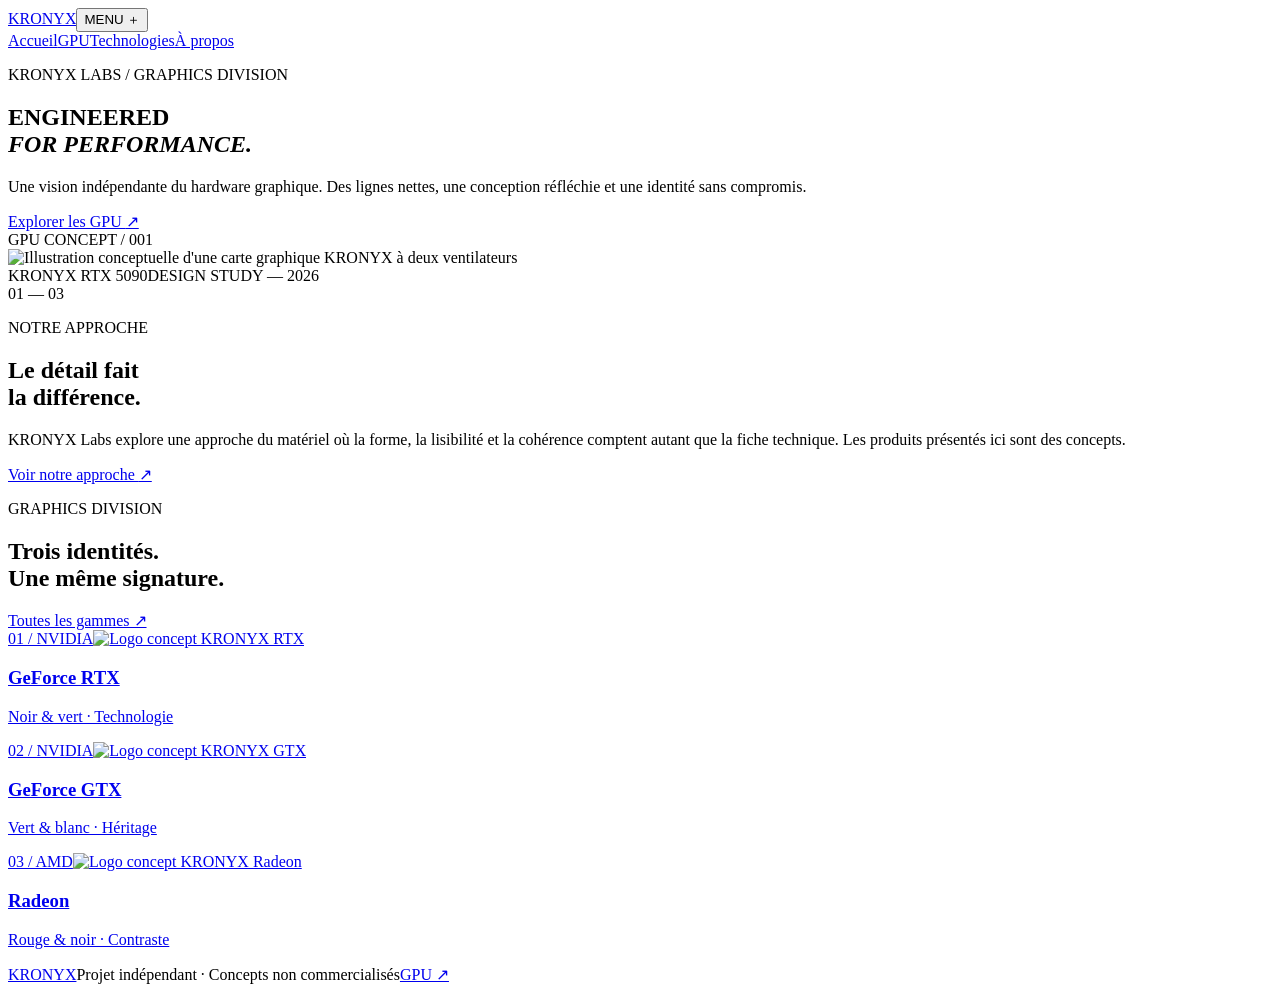
==== index.html @ d89b6820 "Add files via upload" ====
<!doctype html><html lang="fr"><head><meta charset="utf-8"><meta name="viewport" content="width=device-width,initial-scale=1"><meta name="theme-color" content="#080808"><meta name="description" content="KRONYX Labs — concepts de cartes graphiques et identité hardware indépendante."><title>KRONYX Labs — Engineered for performance</title><link rel="icon" type="image/png" href="assets/logos/kronyx-favicon.png"><link rel="stylesheet" href="assets/css/style.css"><script defer src="assets/js/main.js"></script></head><body><header class="top"><a class="wordmark" href="index.html" aria-label="KRONYX accueil">KRONYX</a><button class="menu-toggle" aria-expanded="false" aria-controls="nav">MENU <span>＋</span></button><nav id="nav"><a class="active" href="index.html">Accueil</a><a href="gpu.html">GPU</a><a href="technologies.html">Technologies</a><a href="apropos.html">À propos</a></nav></header><main><section class="hero"><div class="hero-copy"><p class="kicker">KRONYX LABS <span> / </span> GRAPHICS DIVISION</p><h1>ENGINEERED<br><em>FOR PERFORMANCE.</em></h1><p class="lede">Une vision indépendante du hardware graphique. Des lignes nettes, une conception réfléchie et une identité sans compromis.</p><a class="button" href="gpu.html">Explorer les GPU <span>↗</span></a></div><div class="hero-art"><div class="art-label">GPU CONCEPT / 001</div><img src="assets/images/kronyx-rtx-concept.svg" alt="Illustration conceptuelle d'une carte graphique KRONYX à deux ventilateurs"><div class="art-caption"><span>KRONYX RTX 5090</span><span>DESIGN STUDY — 2026</span></div></div><div class="hero-index">01 <span>—</span> 03</div></section><section class="statement"><p class="kicker">NOTRE APPROCHE</p><div><h2>Le détail fait<br>la différence.</h2><p>KRONYX Labs explore une approche du matériel où la forme, la lisibilité et la cohérence comptent autant que la fiche technique. Les produits présentés ici sont des concepts.</p><a class="text-link" href="technologies.html">Voir notre approche <span>↗</span></a></div></section><section class="family-section"><div class="section-head"><div><p class="kicker">GRAPHICS DIVISION</p><h2>Trois identités.<br>Une même signature.</h2></div><a class="text-link" href="gpu.html">Toutes les gammes ↗</a></div><div class="family-grid"><a class="family rtx-family" href="gpu.html#rtx"><span>01 / NVIDIA</span><img src="assets/logos/kronyx-rtx.png" alt="Logo concept KRONYX RTX"><h3>GeForce RTX</h3><p>Noir & vert · Technologie</p></a><a class="family gtx-family" href="gpu.html#gtx"><span>02 / NVIDIA</span><img src="assets/logos/kronyx-gtx.png" alt="Logo concept KRONYX GTX"><h3>GeForce GTX</h3><p>Vert & blanc · Héritage</p></a><a class="family radeon-family" href="gpu.html#radeon"><span>03 / AMD</span><img src="assets/logos/kronyx-radeon.png" alt="Logo concept KRONYX Radeon"><h3>Radeon</h3><p>Rouge & noir · Contraste</p></a></div></section></main><footer><a class="footer-brand" href="index.html">KRONYX</a><span>Projet indépendant · Concepts non commercialisés</span><a href="gpu.html">GPU ↗</a></footer></body></html>
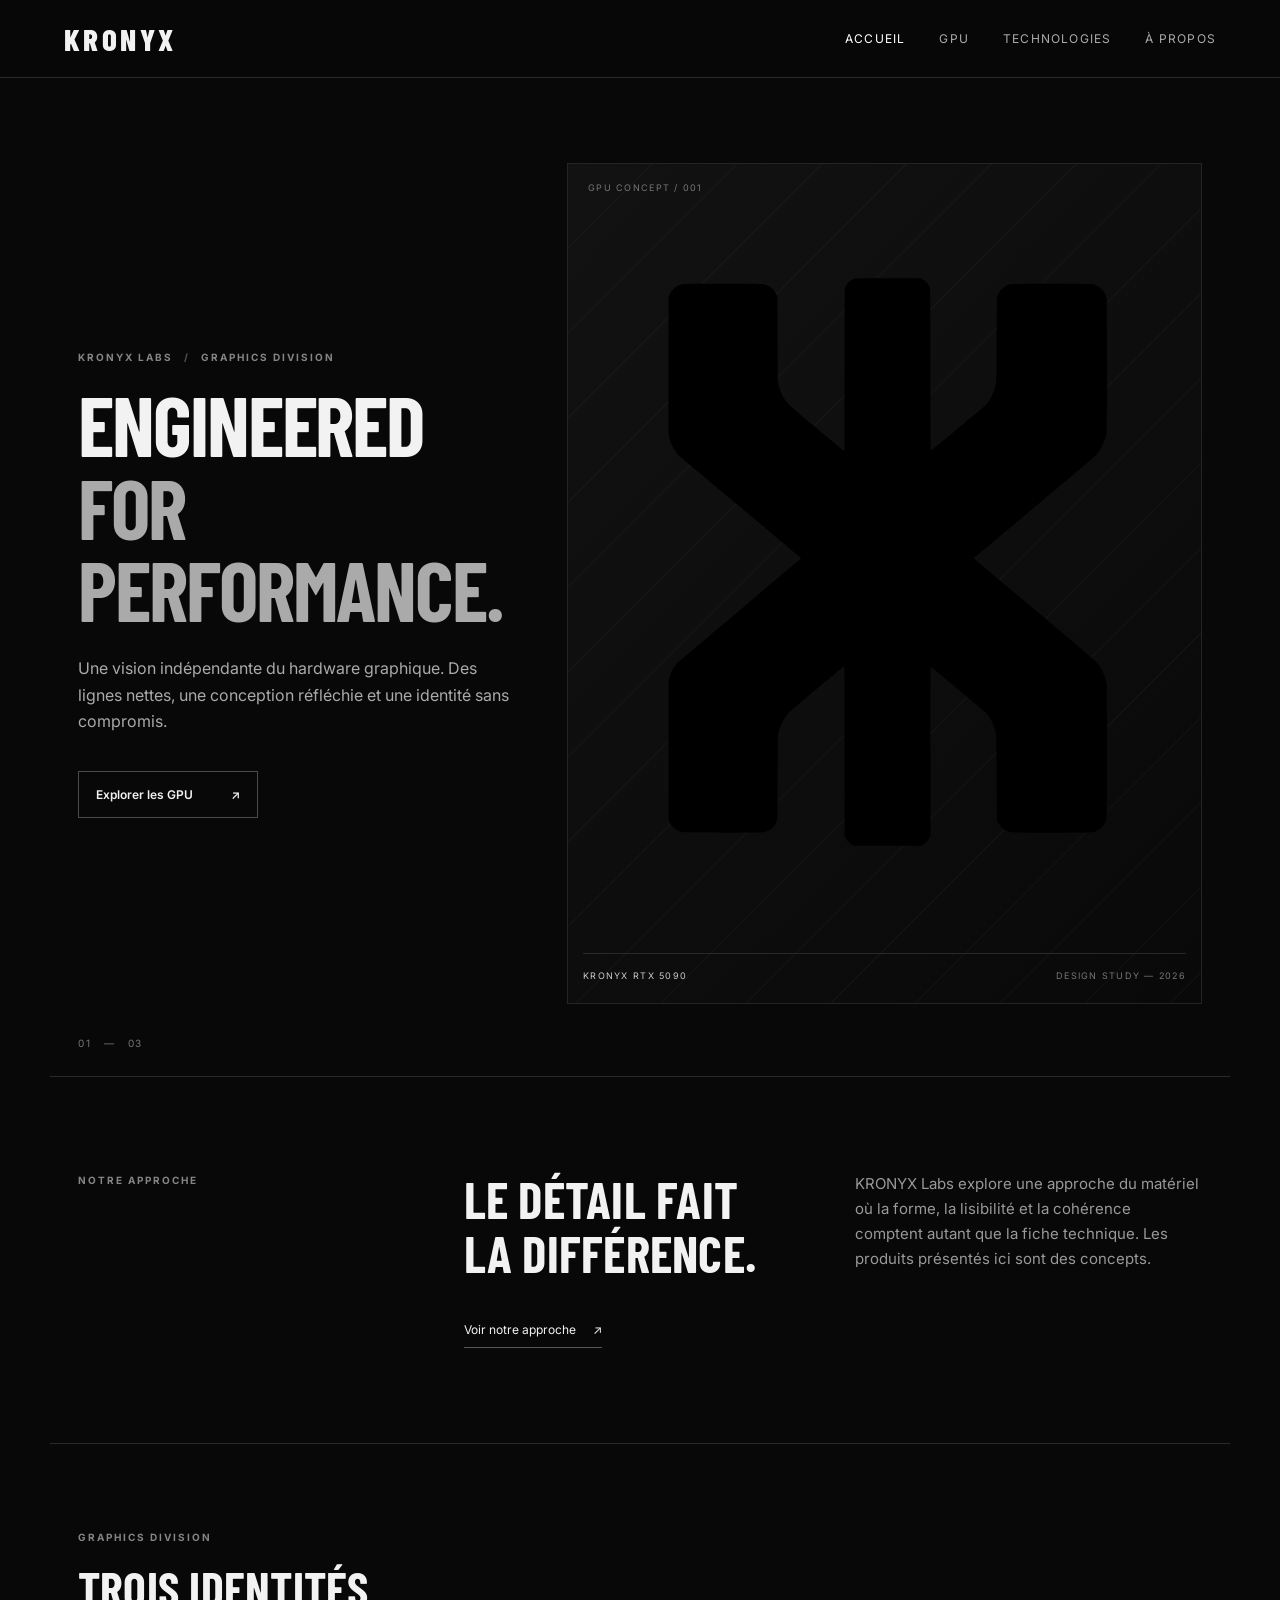
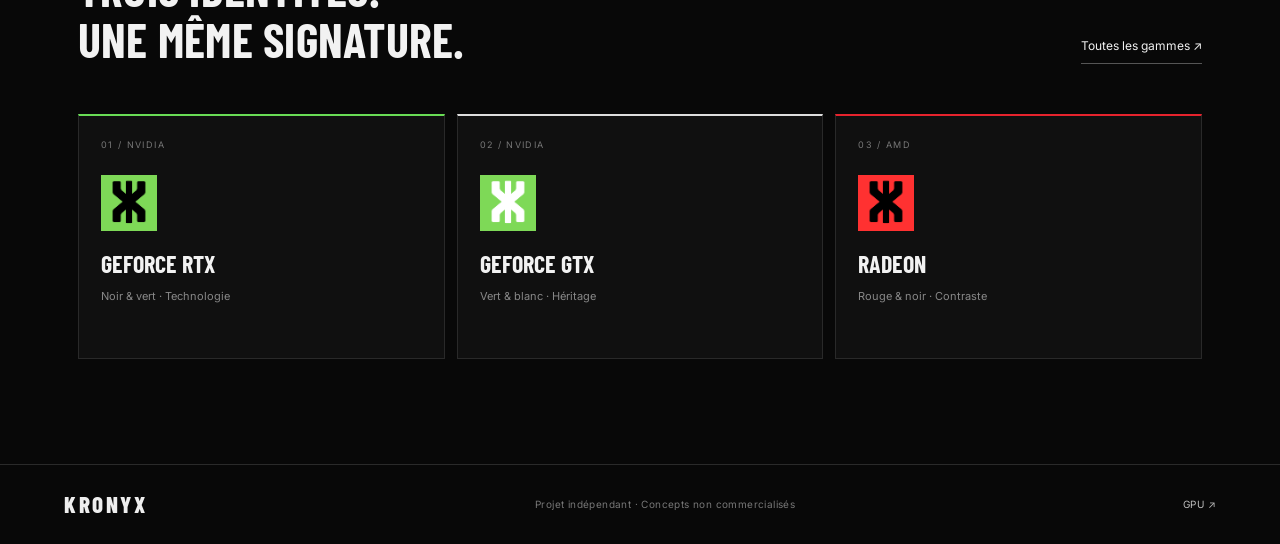
==== commit f03cb9cb: "loading" ====
--- a/index.html
+++ b/index.html
@@ -1 +1,7 @@
-<!doctype html><html lang="fr"><head><meta charset="utf-8"><meta name="viewport" content="width=device-width,initial-scale=1"><meta name="theme-color" content="#080808"><meta name="description" content="KRONYX Labs — concepts de cartes graphiques et identité hardware indépendante."><title>KRONYX Labs — Engineered for performance</title><link rel="icon" type="image/png" href="assets/logos/kronyx-favicon.png"><link rel="stylesheet" href="assets/css/style.css"><script defer src="assets/js/main.js"></script></head><body><header class="top"><a class="wordmark" href="index.html" aria-label="KRONYX accueil">KRONYX</a><button class="menu-toggle" aria-expanded="false" aria-controls="nav">MENU <span>＋</span></button><nav id="nav"><a class="active" href="index.html">Accueil</a><a href="gpu.html">GPU</a><a href="technologies.html">Technologies</a><a href="apropos.html">À propos</a></nav></header><main><section class="hero"><div class="hero-copy"><p class="kicker">KRONYX LABS <span> / </span> GRAPHICS DIVISION</p><h1>ENGINEERED<br><em>FOR PERFORMANCE.</em></h1><p class="lede">Une vision indépendante du hardware graphique. Des lignes nettes, une conception réfléchie et une identité sans compromis.</p><a class="button" href="gpu.html">Explorer les GPU <span>↗</span></a></div><div class="hero-art"><div class="art-label">GPU CONCEPT / 001</div><img src="assets/images/kronyx-rtx-concept.svg" alt="Illustration conceptuelle d'une carte graphique KRONYX à deux ventilateurs"><div class="art-caption"><span>KRONYX RTX 5090</span><span>DESIGN STUDY — 2026</span></div></div><div class="hero-index">01 <span>—</span> 03</div></section><section class="statement"><p class="kicker">NOTRE APPROCHE</p><div><h2>Le détail fait<br>la différence.</h2><p>KRONYX Labs explore une approche du matériel où la forme, la lisibilité et la cohérence comptent autant que la fiche technique. Les produits présentés ici sont des concepts.</p><a class="text-link" href="technologies.html">Voir notre approche <span>↗</span></a></div></section><section class="family-section"><div class="section-head"><div><p class="kicker">GRAPHICS DIVISION</p><h2>Trois identités.<br>Une même signature.</h2></div><a class="text-link" href="gpu.html">Toutes les gammes ↗</a></div><div class="family-grid"><a class="family rtx-family" href="gpu.html#rtx"><span>01 / NVIDIA</span><img src="assets/logos/kronyx-rtx.png" alt="Logo concept KRONYX RTX"><h3>GeForce RTX</h3><p>Noir & vert · Technologie</p></a><a class="family gtx-family" href="gpu.html#gtx"><span>02 / NVIDIA</span><img src="assets/logos/kronyx-gtx.png" alt="Logo concept KRONYX GTX"><h3>GeForce GTX</h3><p>Vert & blanc · Héritage</p></a><a class="family radeon-family" href="gpu.html#radeon"><span>03 / AMD</span><img src="assets/logos/kronyx-radeon.png" alt="Logo concept KRONYX Radeon"><h3>Radeon</h3><p>Rouge & noir · Contraste</p></a></div></section></main><footer><a class="footer-brand" href="index.html">KRONYX</a><span>Projet indépendant · Concepts non commercialisés</span><a href="gpu.html">GPU ↗</a></footer></body></html>+<!doctype html><html lang="fr"><head><meta charset="utf-8"><meta name="viewport" content="width=device-width,initial-scale=1"><meta name="theme-color" content="#080808"><meta name="description" content="KRONYX Labs — concepts de cartes graphiques et identité hardware indépendante."><title>KRONYX Labs — Engineered for performance</title><link rel="icon" type="image/png" href="assets/logos/kronyx-favicon.png"><link rel="stylesheet" href="assets/css/style.css"><script defer src="assets/js/main.js"></script></head><body><header class="top"><a class="wordmark" href="index.html" aria-label="KRONYX accueil">KRONYX</a><button class="menu-toggle" aria-expanded="false" aria-controls="nav">MENU <span>＋</span></button><nav id="nav"><a class="active" href="index.html">Accueil</a><a href="gpu.html">GPU</a><a href="technologies.html">Technologies</a><a href="apropos.html">À propos</a></nav></header><main><section class="hero"><div class="hero-copy"><p class="kicker">KRONYX LABS <span> / </span> GRAPHICS DIVISION</p><h1>ENGINEERED<br><em>FOR PERFORMANCE.</em></h1><p class="lede">Une vision indépendante du hardware graphique. Des lignes nettes, une conception réfléchie et une identité sans compromis.</p><a class="button" href="gpu.html">Explorer les GPU <span>↗</span></a></div><div class="hero-art"><div class="art-label">GPU CONCEPT / 001</div><img src="assets/images/kronyx-rtx-concept.svg" alt="Illustration conceptuelle d'une carte graphique KRONYX à deux ventilateurs"><div class="art-caption"><span>KRONYX RTX 5090</span><span>DESIGN STUDY — 2026</span></div></div><div class="hero-index">01 <span>—</span> 03</div></section><section class="statement"><p class="kicker">NOTRE APPROCHE</p><div><h2>Le détail fait<br>la différence.</h2><p>KRONYX Labs explore une approche du matériel où la forme, la lisibilité et la cohérence comptent autant que la fiche technique. Les produits présentés ici sont des concepts.</p><a class="text-link" href="technologies.html">Voir notre approche <span>↗</span></a></div></section><section class="family-section"><div class="section-head"><div><p class="kicker">GRAPHICS DIVISION</p><h2>Trois identités.<br>Une même signature.</h2></div><a class="text-link" href="gpu.html">Toutes les gammes ↗</a></div><div class="family-grid"><a class="family rtx-family" href="gpu.html#rtx"><span>01 / NVIDIA</span><img src="assets/logos/kronyx-rtx.png" alt="Logo concept KRONYX RTX"><h3>GeForce RTX</h3><p>Noir & vert · Technologie</p></a><a class="family gtx-family" href="gpu.html#gtx"><span>02 / NVIDIA</span><img src="assets/logos/kronyx-gtx.png" alt="Logo concept KRONYX GTX"><h3>GeForce GTX</h3><p>Vert & blanc · Héritage</p></a><a class="family radeon-family" href="gpu.html#radeon"><span>03 / AMD</span><img src="assets/logos/kronyx-radeon.png" alt="Logo concept KRONYX Radeon"><h3>Radeon</h3><p>Rouge & noir · Contraste</p></a></div></section></main><footer><a class="footer-brand" href="index.html">KRONYX</a><span>Projet indépendant · Concepts non commercialisés</span><a href="gpu.html">GPU ↗</a></footer></body>
+<div id="kronyx-loader">
+  <div class="loader-ring">
+    <img src="assets/logos/favicon.png" alt="KRONYX" class="loader-logo">
+  </div>
+</div>
+</html>
--- a/assets/css/style.css
+++ b/assets/css/style.css
@@ -0,0 +1,71 @@
+@import url('https://fonts.googleapis.com/css2?family=Barlow+Condensed:wght@500;600;700;800&family=Inter:wght@400;500;600;700&display=swap');
+:root{--bg:#080808;--panel:#111;--panel2:#151515;--line:#2a2a2a;--text:#f2f2f2;--muted:#999;--green:#69dc55;--red:#e6232d;--content:1180px}*{box-sizing:border-box}html{scroll-behavior:smooth;scroll-padding-top:90px}body{margin:0;background:var(--bg);color:var(--text);font-family:Inter,Arial,sans-serif;font-size:15px;line-height:1.65}a{color:inherit}.top{height:78px;padding:0 max(5vw,22px);display:flex;align-items:center;justify-content:space-between;border-bottom:1px solid var(--line);position:sticky;top:0;background:rgba(8,8,8,.96);z-index:10;backdrop-filter:blur(12px)}.wordmark,.footer-brand{font-family:'Barlow Condensed',Impact,sans-serif;font-weight:800;letter-spacing:.11em;font-size:31px;text-decoration:none;line-height:1}.top nav{display:flex;gap:34px}.top nav a{font-size:12px;text-transform:uppercase;letter-spacing:.1em;text-decoration:none;color:#aaa;transition:color .2s}.top nav a:hover,.top nav a.active{color:#fff}.menu-toggle{display:none;background:none;border:1px solid #333;color:white;padding:10px 13px;font:inherit;font-size:11px;letter-spacing:1px}.menu-toggle span{margin-left:10px}.hero,main>.page-intro,main>.statement,main>.family-section,main>.tech-list,main>.logo-guide{max-width:var(--content);margin:auto}.hero{padding:85px 28px 72px;min-height:640px;position:relative;display:grid;grid-template-columns:.85fr 1.15fr;gap:20px;align-items:center;border-bottom:1px solid var(--line)}.hero-copy{position:relative;z-index:1}.kicker{font-size:10px;font-weight:700;letter-spacing:.2em;color:#858585;text-transform:uppercase;margin:0 0 18px}.kicker span{color:#555;margin:0 7px}h1,h2,h3,p{margin-top:0}h1,h2,h3{font-family:'Barlow Condensed',Impact,sans-serif;text-transform:uppercase;font-weight:700}h1{font-size:clamp(48px,6.5vw,86px);line-height:.99;letter-spacing:-.025em;margin:0 0 25px}h1 em{font-style:normal;color:#aaa}h2{font-size:clamp(32px,4vw,48px);line-height:1.05;letter-spacing:.005em;margin-bottom:20px}.lede{font-size:16px;color:#aaa;max-width:440px}.button{margin-top:20px;display:inline-flex;align-items:center;gap:38px;padding:13px 17px;border:1px solid #4b4b4b;text-decoration:none;font-size:12px;font-weight:600;transition:background .2s,color .2s}.button:hover{background:#eee;color:#080808}.hero-art{position:relative;min-width:0;background:linear-gradient(135deg,#121212,#090909);border:1px solid #242424;padding:35px 15px 20px;overflow:hidden}.hero-art:before{content:'';position:absolute;inset:0;background:repeating-linear-gradient(135deg,transparent 0 58px,rgba(255,255,255,.025) 59px 60px);pointer-events:none}.hero-art img{position:relative;width:125%;max-width:none;margin-left:-12%;display:block}.art-label,.art-caption,.image-index,.image-foot{font-size:9px;letter-spacing:.14em;color:#777}.art-label{position:absolute;top:17px;left:20px;z-index:1}.art-caption{display:flex;justify-content:space-between;gap:12px;border-top:1px solid #292929;padding-top:15px;position:relative}.art-caption span:first-child{color:#ccc}.hero-index{position:absolute;bottom:25px;left:28px;font-size:10px;letter-spacing:.15em;color:#777}.hero-index span{margin:0 8px}.statement{padding:95px 28px;display:grid;grid-template-columns:.65fr 1.35fr;gap:30px;border-bottom:1px solid var(--line)}.statement>div{display:grid;grid-template-columns:1fr 1fr;gap:20px 45px}.statement h2{font-size:clamp(35px,4vw,53px)}.statement p:not(.kicker){color:var(--muted);max-width:450px}.text-link{align-self:end;justify-self:start;font-size:12px;text-decoration:none;border-bottom:1px solid #555;padding-bottom:7px}.text-link span{margin-left:14px}.family-section{padding:85px 28px 105px}.section-head{display:flex;justify-content:space-between;align-items:end;margin-bottom:30px}.section-head .text-link{margin-bottom:20px}.family-grid{display:grid;grid-template-columns:repeat(3,1fr);gap:12px}.family{min-height:245px;padding:22px;background:#101010;border:1px solid #292929;text-decoration:none;transition:transform .2s,border-color .2s;display:flex;flex-direction:column;align-items:flex-start}.family:hover{transform:translateY(-3px);border-color:#666}.family>span{font-size:9px;letter-spacing:.15em;color:#777}.family img{width:56px;height:56px;object-fit:cover;margin:22px 0 13px}.family h3{font-size:24px;margin:0 0 4px}.family p{font-size:11px;color:#888;margin:0}.rtx-family{border-top:2px solid var(--green)}.gtx-family{border-top:2px solid #ddd}.radeon-family{border-top:2px solid var(--red)}footer{border-top:1px solid var(--line);padding:28px max(5vw,22px);display:flex;align-items:center;justify-content:space-between;gap:20px;color:#777;font-size:10px;letter-spacing:.04em}footer a:last-child{text-decoration:none;color:#bbb}.footer-brand{font-size:23px;color:#eee}.page-intro{padding:78px 28px 48px}.page-intro h1{font-size:clamp(46px,6vw,76px)}.page-intro>p:last-child{max-width:520px;color:#999}.gpu-title-line{display:flex;align-items:center;gap:28px}.gpu-title-line>img{width:88px;height:88px;object-fit:cover}.gpu-title-line h1{margin-bottom:13px}.gpu-title-line p{color:#999;margin:0}.product-row{max-width:var(--content);margin:auto;padding:50px 28px 85px;display:grid;grid-template-columns:1.15fr .85fr;gap:55px;align-items:center;border-top:1px solid var(--line)}.product-row.reverse{grid-template-columns:.85fr 1.15fr}.reverse .product-image{order:2}.product-image{min-width:0;position:relative;background:#111;border:1px solid #252525;padding:35px 10px 15px;overflow:hidden}.product-image img{display:block;width:120%;max-width:none;margin-left:-10%}.image-index{position:absolute;top:13px;left:15px}.image-foot{display:block;border-top:1px solid #292929;padding:12px 7px 0;font-size:8px}.product-copy .range-logo{width:54px;height:54px;object-fit:cover;margin-bottom:25px}.product-copy h2{font-size:clamp(36px,4vw,52px);margin-bottom:15px}.product-copy>p:not(.kicker):not(.disclaimer){color:#aaa;font-size:14px}.spec-list{list-style:none;padding:0;margin:28px 0;border-top:1px solid #292929}.spec-list li{display:flex;justify-content:space-between;gap:12px;padding:12px 0;border-bottom:1px solid #292929;font-size:11px}.spec-list li span{color:#777}.spec-list li b{font-weight:500;color:#ddd;text-align:right}.disclaimer{font-size:10px;color:#666;line-height:1.6;margin-top:25px}.rtx-row{border-top:0}.rtx-row .range-logo{outline:1px solid #69dc55}.gtx-row .range-logo{outline:1px solid #69dc55}.radeon-row .range-logo{outline:1px solid #e6232d}.logo-guide{padding:65px 28px 100px;border-top:1px solid var(--line);display:grid;grid-template-columns:.75fr 1.25fr;gap:65px}.guide-heading h2{font-size:clamp(34px,4vw,48px)}.guide-heading>p:last-child{font-size:13px;color:#888;max-width:300px}.logo-guide-grid article{display:grid;grid-template-columns:64px 1fr;align-items:center;gap:20px;padding:15px 0;border-bottom:1px solid #252525}.logo-guide-grid article:first-child{padding-top:0}.logo-guide-grid img{width:58px;height:58px;object-fit:cover}.logo-guide-grid h3{font-size:19px;margin:0 0 3px}.logo-guide-grid p{font-size:11px;color:#888;margin:0;max-width:430px}.tech-list{padding:10px 28px 60px}.tech-list article{display:grid;grid-template-columns:100px 1fr;gap:20px;padding:30px 0;border-top:1px solid #292929}.tech-list article>span{font-family:'Barlow Condensed',Impact,sans-serif;font-size:24px;color:#555}.tech-list h2{font-size:28px;margin-bottom:7px}.tech-list p{max-width:640px;color:#999;margin-bottom:0}.about-statement{border-top:1px solid var(--line)}main>.disclaimer{max-width:var(--content);padding:0 28px 70px;margin:auto}
+@media(max-width:800px){.hero{grid-template-columns:1fr;padding-top:65px;gap:35px}.hero-art{max-width:650px;width:100%;justify-self:center}.hero-index{bottom:15px}.statement{grid-template-columns:1fr;gap:15px;padding:65px 28px}.statement>div{grid-template-columns:1fr 1fr;gap:15px 25px}.family-grid{grid-template-columns:1fr}.family{min-height:0;display:grid;grid-template-columns:70px 1fr;column-gap:15px;align-items:center}.family>span{grid-column:1/-1}.family img{grid-row:2/4;width:58px;height:58px;margin:14px 0}.family h3{align-self:end}.family p{align-self:start}.product-row,.product-row.reverse{grid-template-columns:1fr;gap:30px;padding:38px 22px 60px}.reverse .product-image{order:0}.product-image{max-width:650px;width:100%;margin:auto}.product-copy{max-width:650px}.logo-guide{grid-template-columns:1fr;gap:28px}.gpu-title-line{align-items:flex-start}.gpu-title-line>img{width:65px;height:65px}.page-intro{padding-top:60px}.tech-list article{grid-template-columns:55px 1fr}}
+@media(max-width:560px){.top{height:66px;padding:0 20px}.wordmark{font-size:28px}.menu-toggle{display:block}.top nav{display:none;position:absolute;top:65px;left:0;right:0;background:#0b0b0b;border-bottom:1px solid #333;padding:12px 20px 20px;flex-direction:column;gap:0}.top nav.open{display:flex}.top nav a{padding:13px 0;border-bottom:1px solid #202020}.hero{padding:60px 20px 60px;min-height:0}.hero h1{font-size:clamp(43px,12vw,65px);letter-spacing:-.02em}.lede{font-size:14px}.hero-art{padding:32px 8px 13px}.hero-art img{width:135%;margin-left:-17%}.art-caption{font-size:7px}.hero-index{left:20px;bottom:15px}.statement,.family-section{padding:60px 20px}.statement>div{grid-template-columns:1fr;gap:10px}.statement h2{margin-bottom:0}.section-head{align-items:flex-start;flex-direction:column;gap:0}.section-head .text-link{margin-top:5px}.family{padding:18px}.page-intro{padding:55px 20px 35px}.page-intro h1{font-size:clamp(43px,12vw,62px)}.gpu-title-line{gap:16px}.gpu-title-line>img{width:50px;height:50px}.gpu-title-line h1{font-size:clamp(37px,10vw,53px)}.gpu-title-line p{font-size:12px}.product-row,.product-row.reverse{padding:32px 20px 50px}.product-image{padding:30px 5px 12px}.product-image img{width:130%;margin-left:-15%}.product-copy h2{font-size:39px}.logo-guide{padding:55px 20px 65px}.logo-guide-grid article{grid-template-columns:52px 1fr;gap:14px}.logo-guide-grid img{width:48px;height:48px}.tech-list{padding:0 20px 40px}.tech-list article{grid-template-columns:36px 1fr;gap:12px;padding:23px 0}.tech-list h2{font-size:25px}footer{padding:24px 20px;align-items:flex-start;flex-direction:column;gap:12px}.about-statement{padding-top:55px}}
+@media(prefers-reduced-motion:reduce){*,*::before,*::after{scroll-behavior:auto!important;transition:none!important;animation:none!important}}
+
+/* KRONYX — Écran de chargement */
+#kronyx-loader {
+    position: fixed;
+    inset: 0;
+    z-index: 999999;
+    display: flex;
+    align-items: center;
+    justify-content: center;
+    background: #000;
+    opacity: 1;
+    visibility: visible;
+    transition: opacity .35s ease, visibility .35s ease;
+}
+
+#kronyx-loader.hidden {
+    opacity: 0;
+    visibility: hidden;
+    pointer-events: none;
+}
+
+.loader-ring {
+    position: relative;
+    width: 150px;
+    height: 150px;
+    display: flex;
+    align-items: center;
+    justify-content: center;
+}
+
+.loader-logo {
+    width: 76px;
+    height: 76px;
+    object-fit: contain;
+    z-index: 2;
+}
+
+/* Demi-cercle blanc et vert */
+.loader-ring::before {
+    content: "";
+    position: absolute;
+    inset: 0;
+    border-radius: 50%;
+    border: 3px solid transparent;
+    border-top-color: #8bdc72;
+    border-right-color: #8bdc72;
+    border-bottom-color: #fff;
+    border-left-color: #fff;
+    animation: kronyx-spin 1.2s linear infinite;
+    filter: drop-shadow(0 0 5px #8bdc7260);
+}
+
+@keyframes kronyx-spin {
+    from {
+        transform: rotate(0deg);
+    }
+    to {
+        transform: rotate(360deg);
+    }
+}
+
+@media (prefers-reduced-motion: reduce) {
+    .loader-ring::before {
+        animation-duration: 4s;
+    }
+}
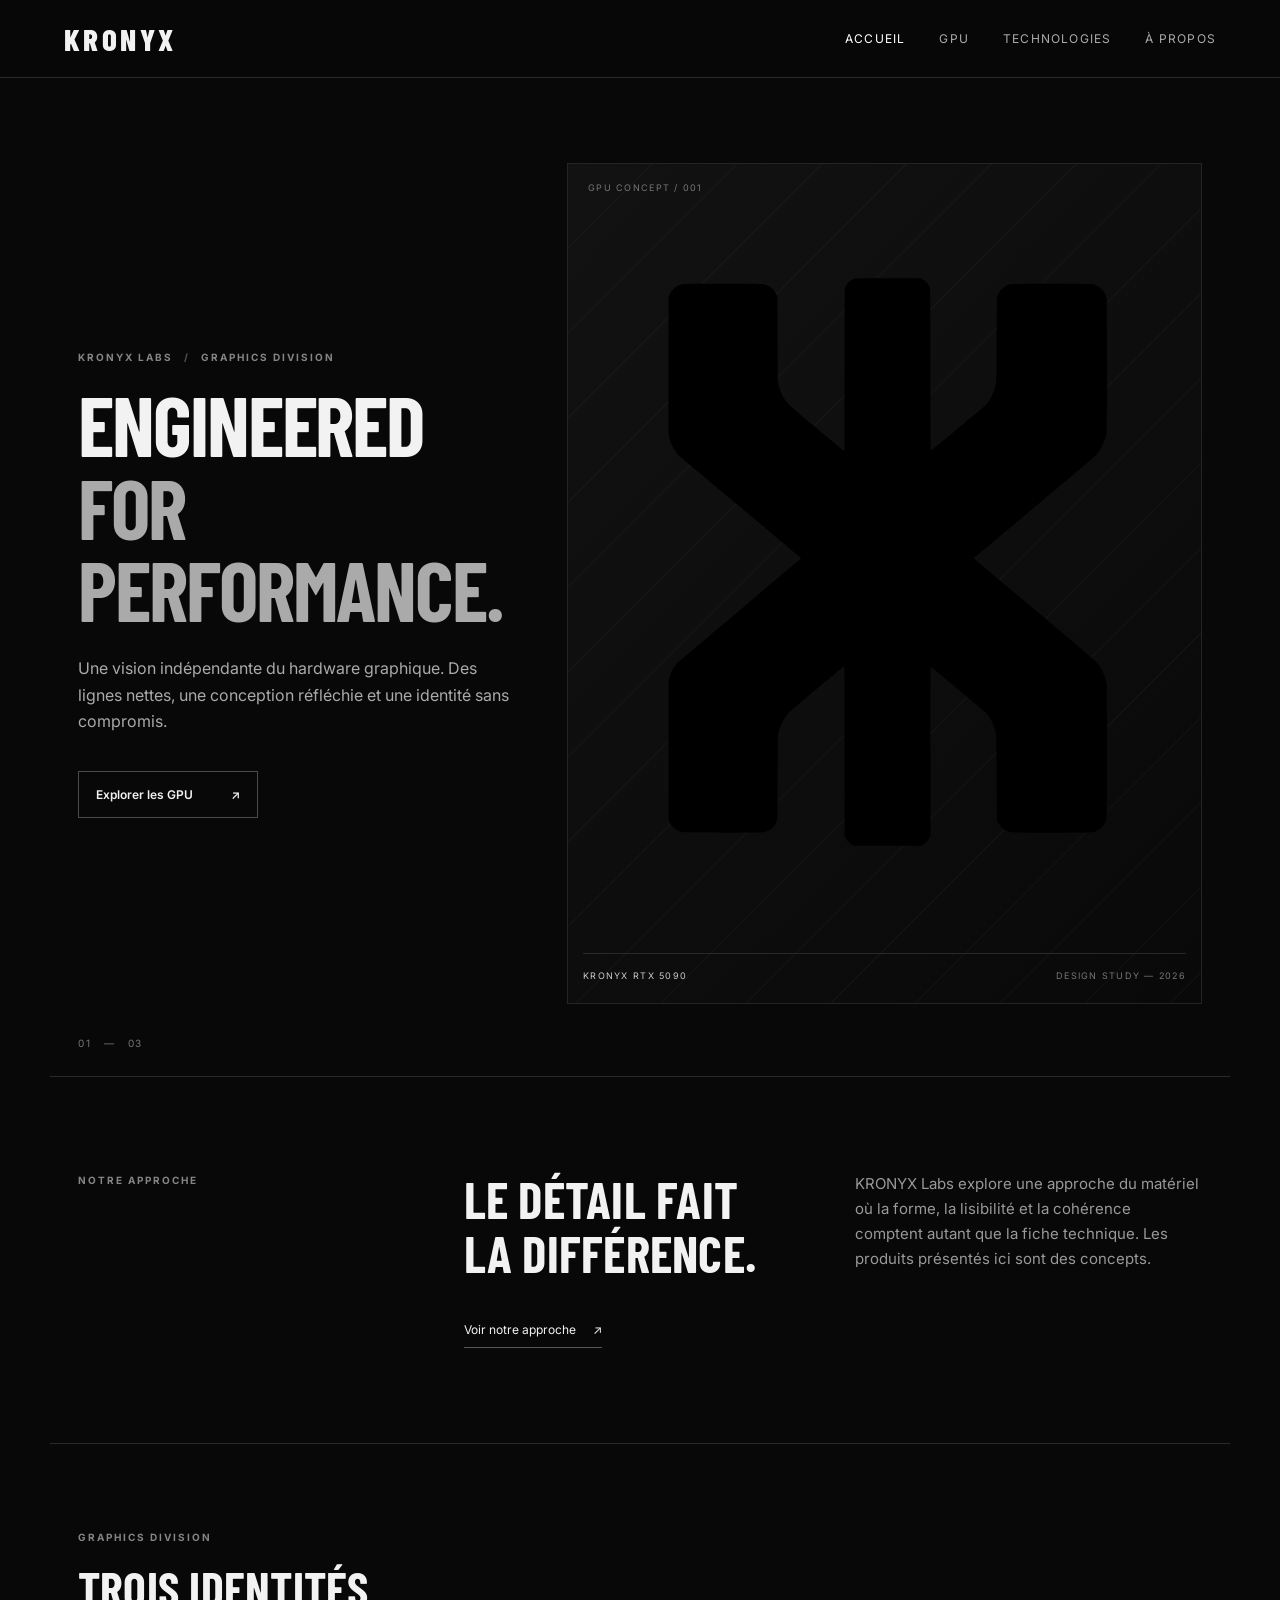
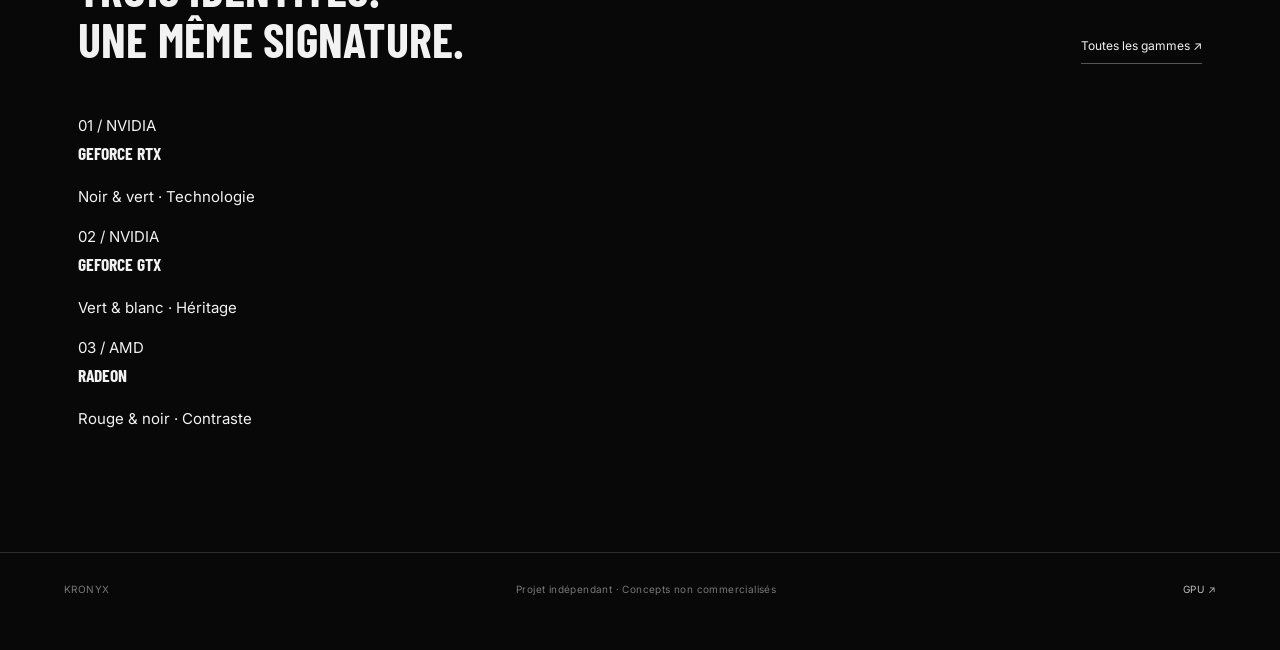
==== commit 186dbbcf: "Edited description and title of site" ====
--- a/index.html
+++ b/index.html
@@ -1,7 +1,7 @@
-<!doctype html><html lang="fr"><head><meta charset="utf-8"><meta name="viewport" content="width=device-width,initial-scale=1"><meta name="theme-color" content="#080808"><meta name="description" content="KRONYX Labs — concepts de cartes graphiques et identité hardware indépendante."><title>KRONYX Labs — Engineered for performance</title><link rel="icon" type="image/png" href="assets/logos/kronyx-favicon.png"><link rel="stylesheet" href="assets/css/style.css"><script defer src="assets/js/main.js"></script></head><body><header class="top"><a class="wordmark" href="index.html" aria-label="KRONYX accueil">KRONYX</a><button class="menu-toggle" aria-expanded="false" aria-controls="nav">MENU <span>＋</span></button><nav id="nav"><a class="active" href="index.html">Accueil</a><a href="gpu.html">GPU</a><a href="technologies.html">Technologies</a><a href="apropos.html">À propos</a></nav></header><main><section class="hero"><div class="hero-copy"><p class="kicker">KRONYX LABS <span> / </span> GRAPHICS DIVISION</p><h1>ENGINEERED<br><em>FOR PERFORMANCE.</em></h1><p class="lede">Une vision indépendante du hardware graphique. Des lignes nettes, une conception réfléchie et une identité sans compromis.</p><a class="button" href="gpu.html">Explorer les GPU <span>↗</span></a></div><div class="hero-art"><div class="art-label">GPU CONCEPT / 001</div><img src="assets/images/kronyx-rtx-concept.svg" alt="Illustration conceptuelle d'une carte graphique KRONYX à deux ventilateurs"><div class="art-caption"><span>KRONYX RTX 5090</span><span>DESIGN STUDY — 2026</span></div></div><div class="hero-index">01 <span>—</span> 03</div></section><section class="statement"><p class="kicker">NOTRE APPROCHE</p><div><h2>Le détail fait<br>la différence.</h2><p>KRONYX Labs explore une approche du matériel où la forme, la lisibilité et la cohérence comptent autant que la fiche technique. Les produits présentés ici sont des concepts.</p><a class="text-link" href="technologies.html">Voir notre approche <span>↗</span></a></div></section><section class="family-section"><div class="section-head"><div><p class="kicker">GRAPHICS DIVISION</p><h2>Trois identités.<br>Une même signature.</h2></div><a class="text-link" href="gpu.html">Toutes les gammes ↗</a></div><div class="family-grid"><a class="family rtx-family" href="gpu.html#rtx"><span>01 / NVIDIA</span><img src="assets/logos/kronyx-rtx.png" alt="Logo concept KRONYX RTX"><h3>GeForce RTX</h3><p>Noir & vert · Technologie</p></a><a class="family gtx-family" href="gpu.html#gtx"><span>02 / NVIDIA</span><img src="assets/logos/kronyx-gtx.png" alt="Logo concept KRONYX GTX"><h3>GeForce GTX</h3><p>Vert & blanc · Héritage</p></a><a class="family radeon-family" href="gpu.html#radeon"><span>03 / AMD</span><img src="assets/logos/kronyx-radeon.png" alt="Logo concept KRONYX Radeon"><h3>Radeon</h3><p>Rouge & noir · Contraste</p></a></div></section></main><footer><a class="footer-brand" href="index.html">KRONYX</a><span>Projet indépendant · Concepts non commercialisés</span><a href="gpu.html">GPU ↗</a></footer></body>
-<div id="kronyx-loader">
-  <div class="loader-ring">
-    <img src="assets/logos/favicon.png" alt="KRONYX" class="loader-logo">
+<!doctype html><html lang="fr"><head><meta charset="utf-8"><meta name="viewport" content="width=device-width,initial-scale=1"><meta name="theme-color" content="#080808"><meta name="description" content="Petits prix, grosses perfs, grande qualité. Alors clique ici si tu veux en savoir plus sur les composants KRONYX, fabriqués main avec coeur."><title>KRONYX Labs — petits prix, grosses perfs</title><link rel="icon" type="image/png" href="assets/logos/kronyx-favicon.png"><link rel="stylesheet" href="assets/css/style.css"><script defer src="assets/js/main.js"></script></head><body><header class="top"><a class="wordmark" href="index.html" aria-label="KRONYX accueil">KRONYX</a><button class="menu-toggle" aria-expanded="false" aria-controls="nav">MENU <span>＋</span></button><nav id="nav"><a class="active" href="index.html">Accueil</a><a href="gpu.html">GPU</a><a href="technologies.html">Technologies</a><a href="apropos.html">À propos</a></nav></header><main><section class="hero"><div class="hero-copy"><p class="kicker">KRONYX LABS <span> / </span> GRAPHICS DIVISION</p><h1>ENGINEERED<br><em>FOR PERFORMANCE.</em></h1><p class="lede">Une vision indépendante du hardware graphique. Des lignes nettes, une conception réfléchie et une identité sans compromis.</p><a class="button" href="gpu.html">Explorer les GPU <span>↗</span></a></div><div class="hero-art"><div class="art-label">GPU CONCEPT / 001</div><img src="assets/images/kronyx-rtx-concept.svg" alt="Illustration conceptuelle d'une carte graphique KRONYX à deux ventilateurs"><div class="art-caption"><span>KRONYX RTX 5090</span><span>DESIGN STUDY — 2026</span></div></div><div class="hero-index">01 <span>—</span> 03</div></section><section class="statement"><p class="kicker">NOTRE APPROCHE</p><div><h2>Le détail fait<br>la différence.</h2><p>KRONYX Labs explore une approche du matériel où la forme, la lisibilité et la cohérence comptent autant que la fiche technique. Les produits présentés ici sont des concepts.</p><a class="text-link" href="technologies.html">Voir notre approche <span>↗</span></a></div></section><section class="family-section"><div class="section-head"><div><p class="kicker">GRAPHICS DIVISION</p><h2>Trois identités.<br>Une même signature.</h2></div><a class="text-link" href="gpu.html">Toutes les gammes ↗</a></div><div class("family-grid")}><a class("family rtx-family") href("gpu.html#rtx")><span>01 / NVIDIA</span><img src("assets/logos/kronyx-rtx.png") alt("Logo concept KRONYX RTX")><h3>GeForce RTX</h3><p>Noir & vert · Technologie</p></a><a class("family gtx-family") href("gpu.html#gtx")><span>02 / NVIDIA</span><img src("assets/logos/kronyx-gtx.png") alt("Logo concept KRONYX GTX")><h3>GeForce GTX</h3><p>Vert & blanc · Héritage</p></a><a class("family radeon-family") href("gpu.html#radeon")><span>03 / AMD</span><img src("assets/logos/kronyx-radeon.png") alt("Logo concept KRONYX Radeon")><h3>Radeon</h3><p>Rouge & noir · Contraste</p></a></div></section></main><footer><a class("footer-brand") href("index.html")>KRONYX</a><span>Projet indépendant · Concepts non commercialisés</span><a href("gpu.html")>GPU ↗</a></footer></body>
+<div id("kronyx-loader")>
+  <div class("loader-ring")>
+    <img src("assets/logos/favicon.png") alt("KRONYX") class("loader-logo")>
   </div>
 </div>
 </html>
--- a/assets/css/style.css
+++ b/assets/css/style.css
@@ -69,3 +69,34 @@
         animation-duration: 4s;
     }
 }
+
+/* Messages de chargement sur la page 404 */
+#kronyx-loader {
+    flex-direction: column;
+    padding: 24px;
+}
+
+#loader-message {
+    margin: 28px 16px 0;
+    color: #ccc;
+    font-size: 14px;
+    text-align: center;
+}
+
+#loader-cancel-message {
+    margin: 8px 16px 0;
+    color: #8bdc72;
+    font-size: 12px;
+    text-align: center;
+}
+/* Afficher le logo et les textes verticalement */
+#kronyx-loader {
+    flex-direction: column !important;
+}
+
+#loader-message,
+#loader-cancel-message {
+    display: block;
+    width: 100%;
+    text-align: center;
+}
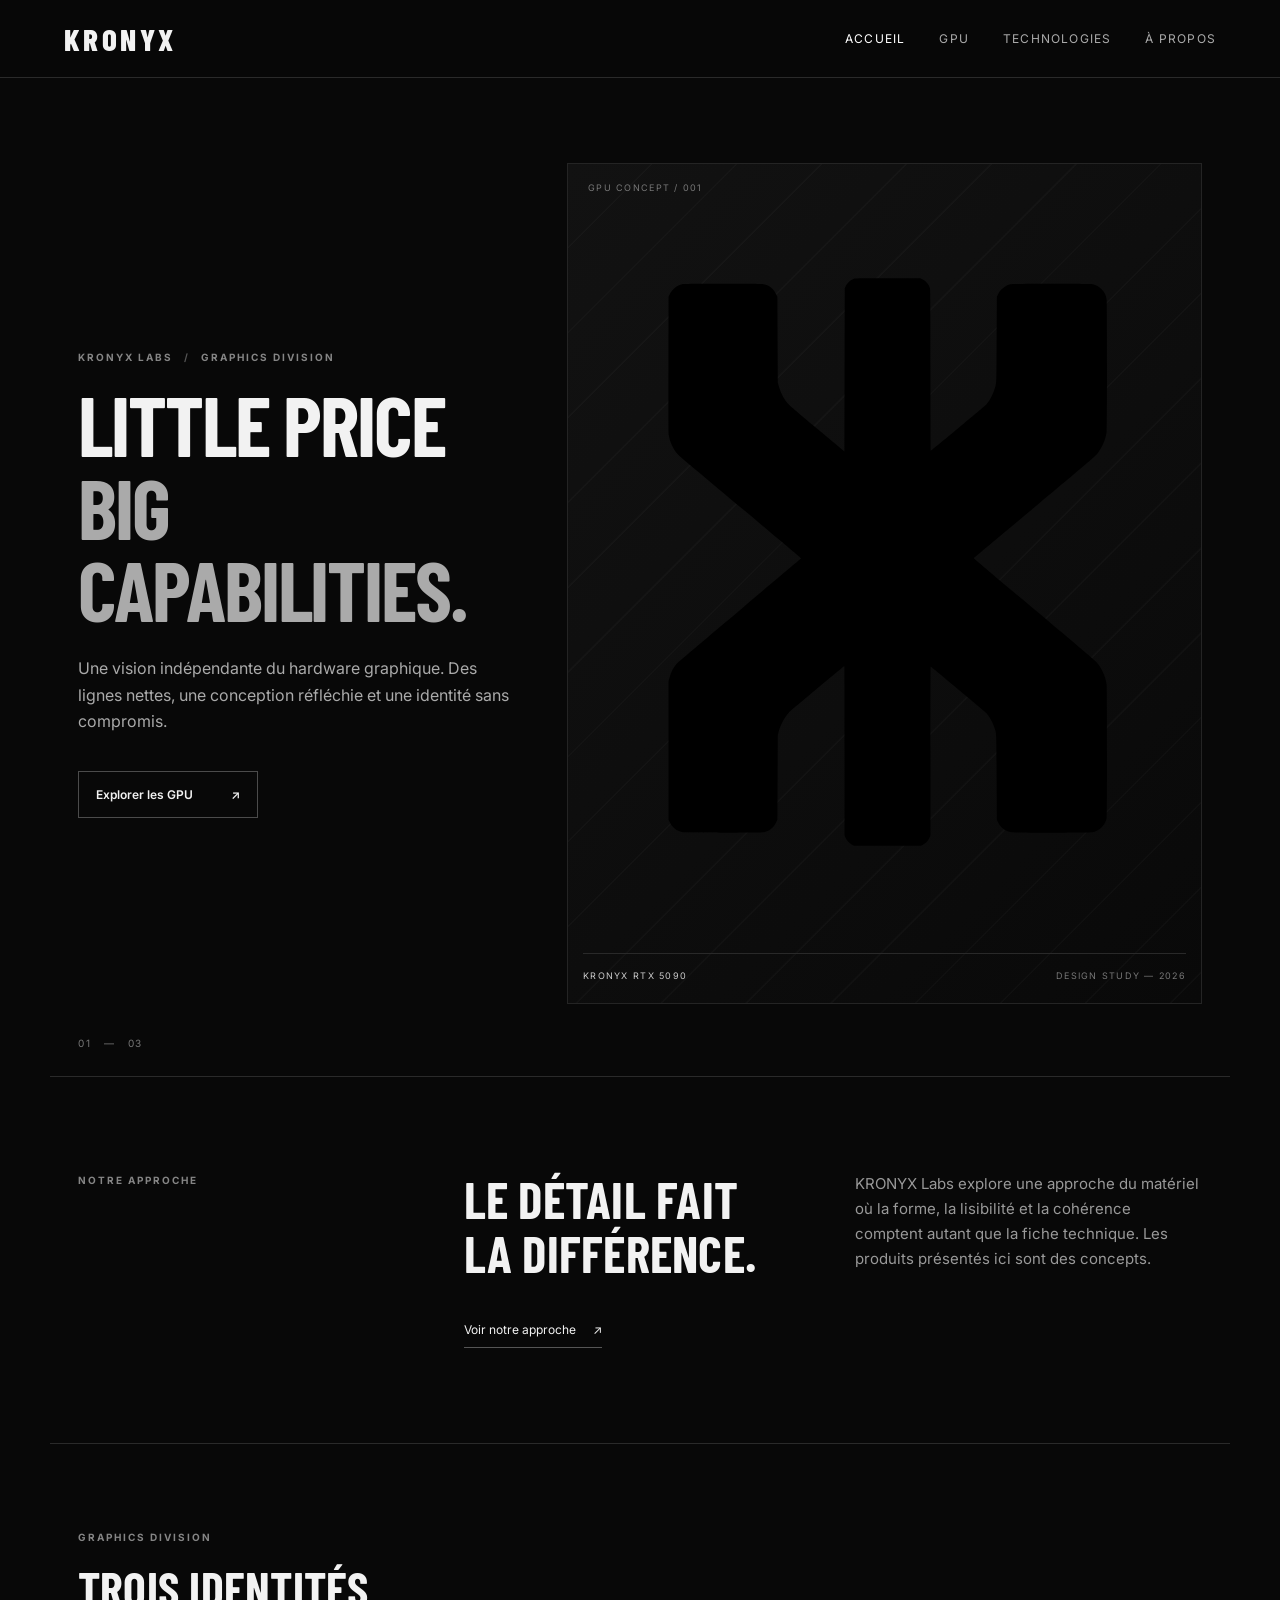
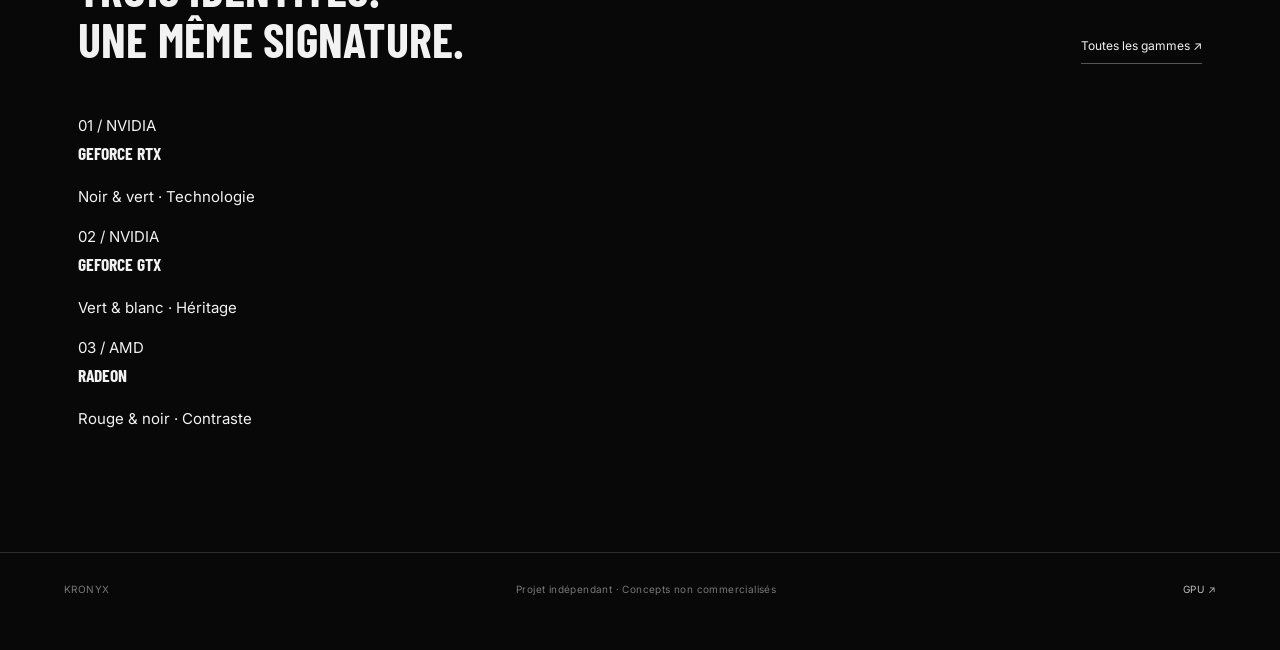
==== commit 01ee2fc8: "edit index" ====
--- a/index.html
+++ b/index.html
@@ -1,4 +1,4 @@
-<!doctype html><html lang="fr"><head><meta charset="utf-8"><meta name="viewport" content="width=device-width,initial-scale=1"><meta name="theme-color" content="#080808"><meta name="description" content="Petits prix, grosses perfs, grande qualité. Alors clique ici si tu veux en savoir plus sur les composants KRONYX, fabriqués main avec coeur."><title>KRONYX Labs — petits prix, grosses perfs</title><link rel="icon" type="image/png" href="assets/logos/kronyx-favicon.png"><link rel="stylesheet" href="assets/css/style.css"><script defer src="assets/js/main.js"></script></head><body><header class="top"><a class="wordmark" href="index.html" aria-label="KRONYX accueil">KRONYX</a><button class="menu-toggle" aria-expanded="false" aria-controls="nav">MENU <span>＋</span></button><nav id="nav"><a class="active" href="index.html">Accueil</a><a href="gpu.html">GPU</a><a href="technologies.html">Technologies</a><a href="apropos.html">À propos</a></nav></header><main><section class="hero"><div class="hero-copy"><p class="kicker">KRONYX LABS <span> / </span> GRAPHICS DIVISION</p><h1>ENGINEERED<br><em>FOR PERFORMANCE.</em></h1><p class="lede">Une vision indépendante du hardware graphique. Des lignes nettes, une conception réfléchie et une identité sans compromis.</p><a class="button" href="gpu.html">Explorer les GPU <span>↗</span></a></div><div class="hero-art"><div class="art-label">GPU CONCEPT / 001</div><img src="assets/images/kronyx-rtx-concept.svg" alt="Illustration conceptuelle d'une carte graphique KRONYX à deux ventilateurs"><div class="art-caption"><span>KRONYX RTX 5090</span><span>DESIGN STUDY — 2026</span></div></div><div class="hero-index">01 <span>—</span> 03</div></section><section class="statement"><p class="kicker">NOTRE APPROCHE</p><div><h2>Le détail fait<br>la différence.</h2><p>KRONYX Labs explore une approche du matériel où la forme, la lisibilité et la cohérence comptent autant que la fiche technique. Les produits présentés ici sont des concepts.</p><a class="text-link" href="technologies.html">Voir notre approche <span>↗</span></a></div></section><section class="family-section"><div class="section-head"><div><p class="kicker">GRAPHICS DIVISION</p><h2>Trois identités.<br>Une même signature.</h2></div><a class="text-link" href="gpu.html">Toutes les gammes ↗</a></div><div class("family-grid")}><a class("family rtx-family") href("gpu.html#rtx")><span>01 / NVIDIA</span><img src("assets/logos/kronyx-rtx.png") alt("Logo concept KRONYX RTX")><h3>GeForce RTX</h3><p>Noir & vert · Technologie</p></a><a class("family gtx-family") href("gpu.html#gtx")><span>02 / NVIDIA</span><img src("assets/logos/kronyx-gtx.png") alt("Logo concept KRONYX GTX")><h3>GeForce GTX</h3><p>Vert & blanc · Héritage</p></a><a class("family radeon-family") href("gpu.html#radeon")><span>03 / AMD</span><img src("assets/logos/kronyx-radeon.png") alt("Logo concept KRONYX Radeon")><h3>Radeon</h3><p>Rouge & noir · Contraste</p></a></div></section></main><footer><a class("footer-brand") href("index.html")>KRONYX</a><span>Projet indépendant · Concepts non commercialisés</span><a href("gpu.html")>GPU ↗</a></footer></body>
+<!doctype html><html lang="fr"><head><meta charset="utf-8"><meta name="viewport" content="width=device-width,initial-scale=1"><meta name="theme-color" content="#080808"><meta name="description" content="Petits prix, grosses perfs, grande qualité. Alors clique ici si tu veux en savoir plus sur les composants KRONYX, fabriqués main avec coeur."><title>KRONYX Labs — petits prix, grosses perfs</title><link rel="icon" type="image/png" href="assets/logos/kronyx-favicon.png"><link rel="stylesheet" href="assets/css/style.css"><script defer src="assets/js/main.js"></script></head><body><header class="top"><a class="wordmark" href="index.html" aria-label="KRONYX accueil">KRONYX</a><button class="menu-toggle" aria-expanded="false" aria-controls="nav">MENU <span>＋</span></button><nav id="nav"><a class="active" href="index.html">Accueil</a><a href="gpu.html">GPU</a><a href="technologies.html">Technologies</a><a href="apropos.html">À propos</a></nav></header><main><section class="hero"><div class="hero-copy"><p class="kicker">KRONYX LABS <span> / </span> GRAPHICS DIVISION</p><h1>LITTLE PRICE<br><em>BIG CAPABILITIES.</em></h1><p class="lede">Une vision indépendante du hardware graphique. Des lignes nettes, une conception réfléchie et une identité sans compromis.</p><a class="button" href="gpu.html">Explorer les GPU <span>↗</span></a></div><div class="hero-art"><div class="art-label">GPU CONCEPT / 001</div><img src="assets/images/kronyx-rtx-concept.svg" alt="Illustration conceptuelle d'une carte graphique KRONYX à deux ventilateurs"><div class="art-caption"><span>KRONYX RTX 5090</span><span>DESIGN STUDY — 2026</span></div></div><div class="hero-index">01 <span>—</span> 03</div></section><section class="statement"><p class="kicker">NOTRE APPROCHE</p><div><h2>Le détail fait<br>la différence.</h2><p>KRONYX Labs explore une approche du matériel où la forme, la lisibilité et la cohérence comptent autant que la fiche technique. Les produits présentés ici sont des concepts.</p><a class="text-link" href="technologies.html">Voir notre approche <span>↗</span></a></div></section><section class="family-section"><div class="section-head"><div><p class="kicker">GRAPHICS DIVISION</p><h2>Trois identités.<br>Une même signature.</h2></div><a class="text-link" href="gpu.html">Toutes les gammes ↗</a></div><div class("family-grid")}><a class("family rtx-family") href("gpu.html#rtx")><span>01 / NVIDIA</span><img src("assets/logos/kronyx-rtx.png") alt("Logo concept KRONYX RTX")><h3>GeForce RTX</h3><p>Noir & vert · Technologie</p></a><a class("family gtx-family") href("gpu.html#gtx")><span>02 / NVIDIA</span><img src("assets/logos/kronyx-gtx.png") alt("Logo concept KRONYX GTX")><h3>GeForce GTX</h3><p>Vert & blanc · Héritage</p></a><a class("family radeon-family") href("gpu.html#radeon")><span>03 / AMD</span><img src("assets/logos/kronyx-radeon.png") alt("Logo concept KRONYX Radeon")><h3>Radeon</h3><p>Rouge & noir · Contraste</p></a></div></section></main><footer><a class("footer-brand") href("index.html")>KRONYX</a><span>Projet indépendant · Concepts non commercialisés</span><a href("gpu.html")>GPU ↗</a></footer></body>
 <div id("kronyx-loader")>
   <div class("loader-ring")>
     <img src("assets/logos/favicon.png") alt("KRONYX") class("loader-logo")>
